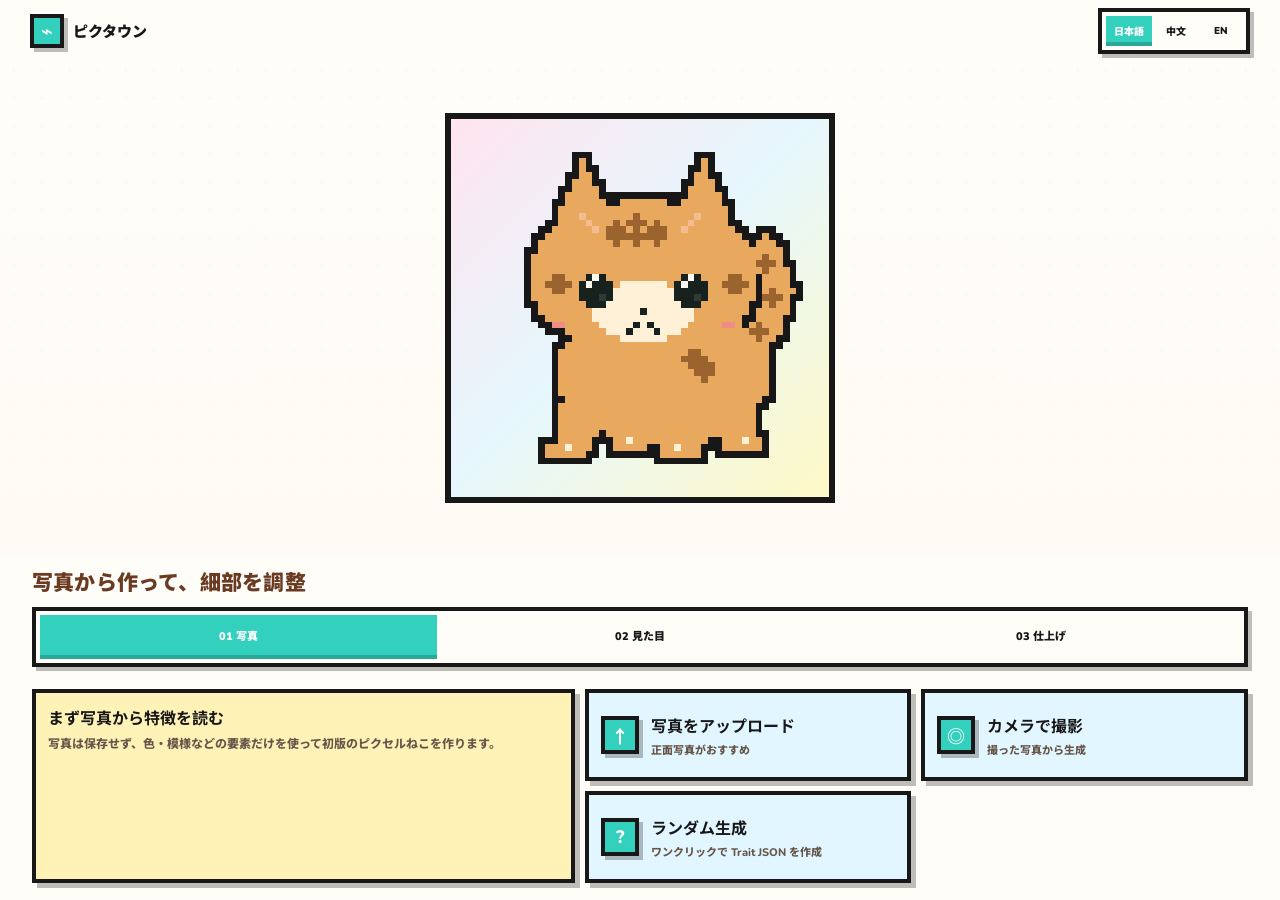
==== index.html @ 7444c225 "Bump walking manga eyes version" ====
<!doctype html>
<html lang="ja">
  <head>
    <meta charset="UTF-8" />
    <meta name="viewport" content="width=device-width, initial-scale=1.0" />
    <meta name="description" content="写真から特徴を読み取り、正方形のピクセルねこ头像を生成します。" />
    <title>ピクタウン</title>
    <link rel="preconnect" href="https://fonts.googleapis.com" />
    <link rel="preconnect" href="https://fonts.gstatic.com" crossorigin />
    <link href="https://fonts.googleapis.com/css2?family=Nunito:wght@400;500;600;700;800;900&family=Noto+Sans+SC:wght@400;500;700&family=Press+Start+2P&display=swap" rel="stylesheet" />
    <link rel="stylesheet" href="./style.css?v=20260609-walking-manga-eyes-v1" />
    <style>
      .game-header {
        grid-template-columns: auto 1fr !important;
        border-bottom: 0 !important;
      }
      .download-btn {
        display: none !important;
      }
      .avatar-preview {
        background: linear-gradient(135deg, rgba(255, 226, 239, .9), rgba(225, 246, 255, .86) 48%, rgba(255, 249, 192, .88)), #fffaf0;
        box-shadow: none !important;
      }
      .hero-stage {
        grid-template-rows: minmax(0, 1fr) !important;
      }
      .preview-arena::before {
        content: none !important;
        display: none !important;
      }
      .wallpaper-frame {
        padding: 0 !important;
      }
      .customizer-top {
        position: static !important;
      }
      .drawer-toggle {
        display: none !important;
      }
      .avatar-preview .background-scene {
        display: none !important;
      }
      .avatar-preview .paper-grain {
        display: none !important;
      }
      .avatar-preview .pose-ring {
        display: none !important;
      }
      .avatar-preview .portrait-card {
        top: 50%;
        width: 100%;
        height: 100%;
        place-items: center;
        transform: translate(-50%, -50%) !important;
        filter: none !important;
      }
      .avatar-preview .avatar-frame {
        width: min(90%, 340px);
        aspect-ratio: 1 / 1;
        border: 0 !important;
        outline: 0 !important;
        overflow: visible;
        background: transparent;
      }
      .avatar-preview .avatar-frame .photo-placeholder svg {
        width: 100%;
        height: 100%;
        transform: translateY(0);
        filter: none !important;
      }
      @media (max-width: 700px) {
        .avatar-preview .avatar-frame {
          width: min(92%, 265px);
        }
        .avatar-preview .avatar-frame .photo-placeholder svg {
          width: 100%;
          height: 100%;
        }
      }
    </style>
  </head>
  <body>
    <main class="game-shell">
      <header class="game-header">
        <a class="brand" href="#" aria-label="ピクタウン"><span class="brand-mark">⌁</span><span data-i18n="brand">ピクタウン</span></a>
        <div class="language-switch" aria-label="Language">
          <button type="button" class="lang-btn is-active" data-lang="ja">日本語</button>
          <button type="button" class="lang-btn" data-lang="zh">中文</button>
          <button type="button" class="lang-btn" data-lang="en">EN</button>
        </div>
      </header>

      <section class="hero-stage" aria-label="Avatar preview">
        <div class="preview-arena">
          <div class="arena-orbit orbit-one"></div>
          <div class="arena-orbit orbit-two"></div>
          <div class="wallpaper-frame">
            <div class="frame-corner corner-a"></div><div class="frame-corner corner-b"></div>
            <div id="wallpaper" class="wallpaper avatar-preview">
              <div id="background-scene" class="background-scene" aria-hidden="true"></div>
              <div class="paper-grain"></div>
              <div id="pose-ring" class="pose-ring" aria-hidden="true"></div>
              <div class="portrait-card">
                <div class="photo-frame avatar-frame">
                  <img id="photo-preview" alt="猫咪照片预览" />
                  <div id="photo-placeholder" class="photo-placeholder" aria-hidden="true"><span class="placeholder-ears">⌃</span><span class="placeholder-face">• ᴗ •</span></div>
                </div>
                <div id="wallpaper-name" class="wallpaper-name">Mochi</div>
                <div class="wallpaper-caption">my tiny roommate</div>
              </div>
            </div>
          </div>
        </div>
      </section>

      <section class="customizer" aria-labelledby="customizer-title">
        <div class="customizer-top">
          <div><h2 id="customizer-title" data-i18n="customize">ねこの見た目をカスタム</h2></div>
          <div class="customizer-actions">
            <nav class="customizer-tabs" aria-label="设置分类">
              <button type="button" class="tab-btn is-active" data-tab="photo" data-i18n="photoStep">01 写真</button>
              <button type="button" class="tab-btn" data-tab="looks" data-i18n="looks">02 見た目</button>
              <button type="button" class="tab-btn" data-tab="profile" data-i18n="profile">03 仕上げ</button>
            </nav>
          </div>
        </div>

        <form id="cat-form">
          <section class="tab-panel is-active" data-panel="photo">
            <div class="flow-card step-card">
              <b data-i18n="analysisTitle">まず写真から特徴を読む</b>
              <p id="analysis-status" data-i18n="analysisIdle">写真は保存せず、色・模様などの要素だけを使って初版のピクセルねこを作ります。</p>
              <div id="feature-tags" class="feature-tags" aria-live="polite"></div>
            </div>
            <div class="capture-grid">
              <label class="upload-box" for="cat-photo"><input id="cat-photo" type="file" accept="image/*" /><span class="upload-icon">↑</span><span><b data-i18n="upload">写真をアップロード</b><small data-i18n="uploadHint">正面写真がおすすめ</small></span></label>
              <label class="upload-box" for="cat-camera"><input id="cat-camera" type="file" accept="image/*" capture="user" /><span class="upload-icon">◎</span><span><b data-i18n="camera">カメラで撮影</b><small data-i18n="cameraHint">撮った写真から生成</small></span></label>
              <button id="random-btn" class="upload-box random-box" type="button"><span class="upload-icon">?</span><span><b data-i18n="randomize">ランダム生成</b><small data-i18n="randomHint">ワンクリックで Trait JSON を作成</small></span></button>
            </div>
          </section>

          <section class="tab-panel" data-panel="looks">
            <div class="control-card trait-card">
              <fieldset><legend data-i18n="fur">毛並み</legend><div class="segmented-control"><label><input type="radio" name="fur" value="short" checked /><span data-i18n="shortFur">短毛</span></label><label><input type="radio" name="fur" value="long" /><span data-i18n="longFur">長毛</span></label></div></fieldset>
            </div>
            <div class="control-card trait-card">
              <fieldset><legend data-i18n="tail">しっぽ</legend><div class="segmented-control"><label><input type="radio" name="tail" value="long" checked /><span data-i18n="longTail">長い</span></label><label><input type="radio" name="tail" value="short" /><span data-i18n="shortTail">短い</span></label></div></fieldset>
            </div>
            <div class="control-card trait-card">
              <fieldset><legend data-i18n="legs">足の長さ</legend><div class="segmented-control"><label><input type="radio" name="legs" value="short" checked /><span data-i18n="shortLegs">短い</span></label><label><input type="radio" name="legs" value="long" /><span data-i18n="longLegs">長い</span></label></div></fieldset>
            </div>
            <div class="control-card trait-card">
              <fieldset><legend data-i18n="pattern">模様</legend><div class="segmented-control"><label><input type="radio" name="pattern" value="stripe" checked /><span data-i18n="stripe">しま模様</span></label><label><input type="radio" name="pattern" value="solid" /><span data-i18n="solid">単色</span></label><label><input type="radio" name="pattern" value="patch" /><span data-i18n="patch">ぶち</span></label></div></fieldset>
            </div>
            <div class="control-card color-card">
              <fieldset><legend data-i18n="mainColor">メインカラー</legend><div class="swatch-row">
                <label title="奶油橘"><input type="radio" name="color" value="#e8a85d" checked /><span style="--swatch:#e8a85d"></span></label><label title="焦糖棕"><input type="radio" name="color" value="#af765c" /><span style="--swatch:#af765c"></span></label><label title="灰蓝"><input type="radio" name="color" value="#8695a5" /><span style="--swatch:#8695a5"></span></label><label title="奶白"><input type="radio" name="color" value="#e5dccb" /><span style="--swatch:#e5dccb"></span></label><label title="墨黑"><input type="radio" name="color" value="#54545b" /><span style="--swatch:#54545b"></span></label>
              </div></fieldset>
            </div>
          </section>

          <section class="tab-panel" data-panel="profile">
            <label class="profile-field"><span><b data-i18n="catName">ねこの名前</b><small data-i18n="catNameHint">头像ファイル名に使います</small></span><input id="cat-name" type="text" value="Mochi" maxlength="18" placeholder="ねこの名前を入力" data-i18n-placeholder="catNamePlaceholder" /></label>
            <div class="download-grid">
              <button id="avatar-btn" class="secondary-btn" type="button"><span data-i18n="avatarDownload">头像を保存</span></button>
            </div>
            <div class="order-card">
              <b data-i18n="orderTitle">3Dプリント实体化</b>
              <p data-i18n="orderHint">気に入ったら、この猫を小さなフィギュアにできます。</p>
              <button id="order-btn" class="order-btn" type="button" data-i18n="orderButton">3Dプリントを相談</button>
              <div id="order-form" class="order-form" hidden>
                <label><span data-i18n="orderSize">サイズ</span><select id="order-size"><option>5cm</option><option>8cm</option><option>12cm</option></select></label>
                <label><span data-i18n="orderContact">連絡先</span><input id="order-contact" type="text" placeholder="メール / SNS" /></label>
                <textarea id="order-note" rows="2" placeholder="希望やメモ"></textarea>
                <button id="order-submit" class="secondary-btn" type="button" data-i18n="orderSubmit">下書きを作成</button>
                <p id="order-result" class="order-result"></p>
              </div>
            </div>
          </section>
        </form>
      </section>
    </main>
    <script src="https://cdn.jsdelivr.net/npm/gsap@3.13.0/dist/gsap.min.js"></script>
    <script src="./app.js?v=20260609-walking-manga-eyes-v1"></script>
  </body>
</html>
---- style.css ----
:root {
  --ink: #181818;
  --shadow: rgba(24, 24, 24, .28);
  --cream: #fffaf0;
  --paper: #fffdf7;
  --panel: #fff4d8;
  --pink: #ffe2ef;
  --blue: #e1f6ff;
  --yellow: #ffd95c;
  --mint: #33d0bd;
  --green: #b9e878;
  --muted: #67574a;
  font-family: Nunito, "Noto Sans SC", system-ui, sans-serif;
}

* { box-sizing: border-box; }
html, body { height: 100%; }
body {
  margin: 0;
  min-width: 320px;
  overflow: hidden;
  color: var(--ink);
  background: var(--cream);
  font-weight: 800;
}
button, input { font: inherit; }
button { cursor: pointer; }
.sr-only {
  position: absolute;
  width: 1px;
  height: 1px;
  overflow: hidden;
  clip: rect(0, 0, 0, 0);
  white-space: nowrap;
}

.game-shell {
  height: 100dvh;
  display: grid;
  grid-template-rows: 62px minmax(42vh, 1fr) auto;
  overflow: hidden;
  background:
    linear-gradient(180deg, rgba(255, 255, 255, .72), rgba(255, 250, 240, .96)),
    radial-gradient(#eadfca 1px, transparent 1px);
  background-size: 100% 100%, 28px 28px;
  transition: grid-template-rows .42s ease;
}

.game-header {
  display: grid;
  grid-template-columns: auto 1fr;
  align-items: center;
  gap: 10px;
  padding: 0 clamp(12px, 3vw, 30px);
  border-bottom: 0;
  background: var(--paper);
  z-index: 5;
}
.brand {
  display: flex;
  align-items: center;
  gap: 9px;
  color: var(--ink);
  font-size: 15px;
  font-weight: 900;
  text-decoration: none;
}
.brand-mark {
  display: grid;
  width: 34px;
  height: 34px;
  place-items: center;
  border: 4px solid var(--ink);
  color: #fff;
  background: var(--mint);
  box-shadow: 4px 4px 0 var(--shadow);
  font-size: 20px;
}

.language-switch {
  justify-self: end;
  display: flex;
  gap: 3px;
  padding: 4px;
  border: 4px solid var(--ink);
  background: var(--paper);
  box-shadow: 4px 4px 0 var(--shadow);
}
.lang-btn,
.tab-btn {
  border: 0;
  color: var(--ink);
  background: transparent;
  font-weight: 900;
}
.lang-btn {
  min-width: 42px;
  padding: 7px 8px;
  font-size: 10px;
}
.lang-btn.is-active,
.tab-btn.is-active {
  color: #fff;
  background: var(--mint);
  box-shadow: inset 0 -4px 0 rgba(0, 0, 0, .2);
}
.hero-stage {
  min-height: 0;
  display: grid;
  grid-template-rows: minmax(0, 1fr);
  padding: 12px clamp(12px, 3vw, 32px) 12px;
}
.stage-heading {
  display: none;
  align-items: center;
  justify-content: center;
}
h1, h2 {
  margin: 0;
  color: #6a3b20;
  font-weight: 900;
  letter-spacing: .01em;
  text-shadow: 2px 2px 0 #fff;
}
h1 {
  font-size: clamp(22px, 3.2vw, 34px);
  line-height: 1.12;
  text-align: center;
}
h2 { font-size: 21px; }

.preview-arena {
  position: relative;
  min-height: 0;
  display: grid;
  place-items: center;
  overflow: hidden;
}
.preview-arena::before {
  display: none;
}
.preview-arena::after,
.arena-orbit,
.frame-corner {
  display: none;
}

.wallpaper-frame {
  position: relative;
  display: grid;
  width: 100%;
  height: 100%;
  place-items: center;
  padding: 0;
}
.wallpaper {
  --grain-color: #cfdbd4;
  position: relative;
  max-height: 100%;
  overflow: hidden;
  border: 6px solid var(--ink);
  background: #fffaf0;
  box-shadow: none;
  image-rendering: pixelated;
  transition: width .35s ease;
}
.wallpaper-mobile {
  width: min(36vh, 320px);
  aspect-ratio: 9 / 16;
}
.avatar-preview {
  width: min(44vh, 390px);
  aspect-ratio: 1 / 1;
  background:
    linear-gradient(135deg, rgba(255, 226, 239, .9), rgba(225, 246, 255, .86) 48%, rgba(255, 249, 192, .88)),
    #fffaf0;
}
.background-scene,
.paper-grain,
.pose-ring {
  position: absolute;
  inset: 0;
}
.background-scene svg {
  display: block;
  width: 100%;
  height: 100%;
  filter: saturate(1.18) contrast(1.04);
}
.avatar-preview .background-scene {
  display: none;
}
.paper-grain {
  opacity: .18;
  background-image: radial-gradient(var(--grain-color) 1px, transparent 1px);
  background-size: 12px 12px;
}
.avatar-preview .paper-grain {
  display: none;
}
.avatar-preview .pose-ring {
  display: none;
}
.pose {
  --size: 23%;
  position: absolute;
  width: var(--size);
  z-index: 2;
  filter: drop-shadow(3px 3px 0 #fff) drop-shadow(5px 5px 0 var(--shadow));
  will-change: transform;
}
.pose svg {
  display: block;
  width: 100%;
  overflow: visible;
  shape-rendering: crispEdges;
}
.pose-0 { top: 14%; left: 8%; transform: rotate(-8deg); }
.pose-1 { top: 14%; right: 7%; transform: rotate(8deg); }
.pose-2 { top: 40%; left: 8%; transform: rotate(-4deg); }
.pose-3 { top: 40%; right: 7%; transform: rotate(7deg); }
.pose-4 { bottom: 14%; left: 8%; transform: rotate(5deg); }
.pose-5 { right: 7%; bottom: 14%; transform: rotate(-7deg); }
.pose-6 { display: none; }

.portrait-card {
  position: absolute;
  top: 51%;
  left: 50%;
  display: grid;
  justify-items: center;
  z-index: 4;
  transform: translate(-50%, -50%) rotate(-4deg);
  filter: drop-shadow(7px 7px 0 #fff) drop-shadow(13px 13px 0 var(--shadow));
}
.avatar-preview .portrait-card {
  top: 50%;
  width: 100%;
  height: 100%;
  place-items: center;
  transform: translate(-50%, -50%);
  filter: none;
}
.photo-frame {
  position: relative;
  width: clamp(150px, 58vw, 246px);
  aspect-ratio: 4 / 5;
  overflow: hidden;
  border: 7px solid #fff;
  outline: 5px solid var(--ink);
  background: #f4ead7;
}
.avatar-frame {
  width: min(90%, 340px);
  aspect-ratio: 1 / 1;
  border: 0;
  outline: 0;
  overflow: visible;
  background: transparent;
}
#photo-preview {
  display: none;
  width: 100%;
  height: 100%;
  object-fit: cover;
  image-rendering: pixelated;
  filter: saturate(1.16) contrast(1.08);
}
.photo-placeholder {
  position: absolute;
  inset: 0;
  display: grid;
  place-items: center;
  color: #5c776d;
  font-size: 14px;
}
.photo-placeholder svg {
  width: 100%;
  height: 100%;
  transform: translateY(0);
  shape-rendering: crispEdges;
}
.avatar-frame .photo-placeholder svg {
  width: 100%;
  height: 100%;
  transform: translateY(0);
  filter: none;
}
.dot-avatar {
  shape-rendering: crispEdges;
}
.placeholder-ears {
  position: absolute;
  top: 19%;
  font-size: 65px;
  letter-spacing: -16px;
  transform: scaleX(1.35);
}
.placeholder-face {
  position: relative;
  font-weight: 900;
  letter-spacing: 4px;
}
.wallpaper-name {
  display: none;
  margin-top: 10px;
  color: #222;
  font-size: clamp(19px, 2.3vw, 34px);
  font-weight: 900;
  letter-spacing: -.04em;
  text-transform: lowercase;
}
.wallpaper-caption {
  display: none;
  color: #60766e;
  font-size: 7px;
  font-weight: 900;
  letter-spacing: .2em;
  text-transform: uppercase;
}

.customizer {
  max-height: calc(55vh - 62px);
  overflow: auto;
  padding: 12px clamp(12px, 3vw, 32px) 17px;
  border-top: 0;
  background: var(--paper);
  box-shadow: none;
  z-index: 4;
}
.customizer::before {
  content: "";
  display: none;
  width: 48px;
  height: 5px;
  margin: 0 auto 11px;
  background: var(--ink);
}
.customizer-top {
  position: static;
  top: 0;
  z-index: 5;
  display: grid;
  grid-template-columns: 1fr auto;
  gap: 10px;
  margin: -12px calc(clamp(12px, 3vw, 32px) * -1) 12px;
  padding: 12px clamp(12px, 3vw, 32px) 10px;
  background: var(--paper);
}
.customizer-actions {
  grid-column: 1 / -1;
  display: block;
  align-items: center;
}
.customizer-tabs {
  display: grid;
  grid-template-columns: repeat(3, minmax(0, 1fr));
  gap: 4px;
  padding: 4px;
  border: 4px solid var(--ink);
  background: var(--paper);
  box-shadow: 4px 4px 0 var(--shadow);
}
.tab-btn {
  min-height: 44px;
  padding: 8px 5px;
  font-size: 11px;
  line-height: 1.15;
}
.tab-panel {
  display: none;
  gap: 10px;
  min-height: 80px;
}
.tab-panel.is-active {
  display: grid;
  grid-template-columns: repeat(5, 1fr);
}
.tab-panel[data-panel="photo"].is-active {
  grid-template-columns: minmax(230px, .9fr) 1.1fr;
}
fieldset {
  min-width: 0;
  margin: 0;
  padding: 0;
  border: 0;
}
.control-card,
.profile-field,
.upload-box,
.background-option {
  min-width: 0;
  padding: 12px;
  border: 4px solid var(--ink);
  background: var(--panel);
  box-shadow: 5px 5px 0 var(--shadow);
}
.control-card:nth-child(1) { background: var(--pink); }
.control-card:nth-child(2) { background: var(--blue); }
.control-card:nth-child(3) { background: #fff2b7; }
.control-card:nth-child(4) { background: #ffe2bd; }
.control-card:nth-child(5) { background: #ddf3b1; }
legend {
  margin-bottom: 8px;
  color: #6a3b20;
  font-size: 14px;
  font-weight: 900;
}
.segmented-control {
  display: flex;
  gap: 5px;
  padding: 4px;
  border: 4px solid var(--ink);
  background: var(--paper);
}
.segmented-control label {
  flex: 1;
}
.segmented-control input,
.swatch-row input,
.background-options input {
  position: absolute;
  opacity: 0;
  pointer-events: none;
}
.segmented-control span {
  display: block;
  min-height: 38px;
  padding: 10px 7px;
  color: var(--muted);
  background: var(--paper);
  font-size: 13px;
  font-weight: 900;
  text-align: center;
}
.segmented-control input:checked + span {
  color: #fff;
  background: var(--mint);
  box-shadow: inset 0 -4px 0 rgba(0, 0, 0, .22);
}
.swatch-row {
  display: flex;
  flex-wrap: wrap;
  gap: 10px;
}
.swatch-row span {
  display: block;
  width: 32px;
  height: 32px;
  border: 4px solid var(--ink);
  background: var(--swatch);
  box-shadow: 3px 3px 0 var(--shadow);
}
.swatch-row input:checked + span {
  outline: 4px solid var(--yellow);
  transform: translate(-1px, -1px);
}
.background-options {
  display: grid;
  grid-template-columns: repeat(3, 1fr);
  gap: 12px;
}
.background-option {
  display: flex;
  min-height: 76px;
  align-items: center;
  gap: 11px;
  background: #fff2b7;
}
.background-icon {
  display: grid;
  width: 42px;
  height: 42px;
  place-items: center;
  border: 4px solid var(--ink);
  color: #fff;
  background: #ff5e63;
  box-shadow: 4px 4px 0 var(--shadow);
  font-size: 25px;
}
.background-option b,
.background-option small {
  display: block;
}
.background-option b {
  color: #6a3b20;
  font-size: 14px;
}
.background-option small {
  margin-top: 3px;
  color: var(--muted);
  font-size: 11px;
}
.background-options input:checked + .background-option {
  background: #fff8d9;
  outline: 5px solid var(--yellow);
}
.tab-panel[data-panel="profile"].is-active {
  grid-template-columns: 1fr 1fr;
  gap: 12px;
}
.profile-field,
.upload-box {
  display: flex;
  min-height: 78px;
  align-items: center;
  gap: 12px;
  background: var(--blue);
}
.profile-field span,
.upload-box span {
  display: grid;
}
.profile-field small,
.upload-box small {
  margin-top: 3px;
  color: var(--muted);
  font-size: 11px;
}
.profile-field input {
  width: min(55%, 250px);
  height: 40px;
  margin-left: auto;
  padding: 0 14px;
  border: 4px solid var(--ink);
  outline: none;
  color: var(--ink);
  background: var(--paper);
  box-shadow: 4px 4px 0 var(--shadow);
}
.upload-box {
  cursor: pointer;
}
.random-box {
  width: 100%;
  border-radius: 0;
  color: inherit;
  text-align: left;
}
.upload-box input {
  display: none;
}
.upload-icon {
  display: grid !important;
  width: 38px;
  height: 38px;
  place-items: center;
  border: 4px solid var(--ink);
  color: #fff;
  background: var(--mint);
  box-shadow: 4px 4px 0 var(--shadow);
  font-size: 18px;
}
.capture-grid,
.download-grid {
  display: grid;
  grid-template-columns: 1fr 1fr;
  gap: 10px;
}
.tab-panel[data-panel="photo"] .capture-grid {
  align-content: stretch;
}
.tab-panel[data-panel="photo"] .upload-box {
  min-height: 92px;
}
.step-card {
  background: #fff2b7;
}
.flow-card,
.order-card {
  min-width: 0;
  padding: 12px;
  border: 4px solid var(--ink);
  background: #fff2b7;
  box-shadow: 5px 5px 0 var(--shadow);
}
.flow-card p,
.order-card p,
.order-result {
  margin: 6px 0 0;
  color: var(--muted);
  font-size: 12px;
  line-height: 1.45;
}
.feature-tags {
  display: flex;
  flex-wrap: wrap;
  gap: 6px;
  margin-top: 8px;
}
.feature-tags span {
  display: inline-flex;
  align-items: center;
  min-height: 26px;
  padding: 4px 8px;
  border: 3px solid var(--ink);
  background: var(--paper);
  box-shadow: 2px 2px 0 var(--shadow);
  font-size: 11px;
  font-weight: 900;
}
.secondary-btn,
.order-btn {
  min-height: 46px;
  border: 4px solid var(--ink);
  color: var(--ink);
  background: var(--paper);
  box-shadow: 4px 4px 0 var(--shadow);
  font-weight: 900;
}
.order-btn {
  width: 100%;
  margin-top: 10px;
  color: #fff;
  background: var(--mint);
}
.order-form {
  display: grid;
  gap: 8px;
  margin-top: 10px;
}
.order-form label {
  display: grid;
  gap: 5px;
  color: #6a3b20;
  font-size: 12px;
  font-weight: 900;
}
.order-form input,
.order-form select,
.order-form textarea {
  width: 100%;
  border: 3px solid var(--ink);
  padding: 8px;
  color: var(--ink);
  background: var(--paper);
  box-shadow: 3px 3px 0 var(--shadow);
  font: inherit;
}

@media (max-width: 700px) {
  html,
  body {
    height: 100svh;
  }

  .game-shell {
    height: 100svh;
    grid-template-rows: 52px minmax(238px, 36svh) minmax(0, 1fr);
  }
  .game-header {
    grid-template-columns: auto 1fr;
    gap: 8px;
    padding: 0 10px;
  }
  .brand {
    gap: 7px;
    font-size: 13px;
  }
  .brand-mark {
    width: 30px;
    height: 30px;
    font-size: 18px;
    box-shadow: 3px 3px 0 var(--shadow);
  }
  .language-switch {
    padding: 3px;
    border-width: 3px;
    box-shadow: 3px 3px 0 var(--shadow);
  }
  .lang-btn {
    min-width: 30px;
    padding: 5px 5px;
    font-size: 9px;
  }
  .hero-stage {
    padding: 9px 10px;
  }
  h1 {
    max-width: 260px;
    font-size: 16px;
  }
  .preview-arena::before {
    display: none;
  }
  .wallpaper-frame {
    padding: 0;
  }
  .wallpaper {
    border-width: 4px;
    box-shadow: none;
  }
  .wallpaper-mobile {
    width: min(31svh, 238px);
  }
  .avatar-preview {
    width: min(34svh, 286px);
  }
  .pose {
    --size: 22%;
  }
  .photo-frame {
    width: clamp(118px, 43vw, 184px);
    border-width: 5px;
    outline-width: 4px;
  }
  .avatar-frame {
    width: min(92%, 265px);
  }
  .portrait-card {
    filter: drop-shadow(5px 5px 0 #fff) drop-shadow(9px 9px 0 var(--shadow));
  }
  .avatar-preview .portrait-card {
    filter: none;
  }
  .avatar-frame .photo-placeholder svg {
    width: 100%;
    height: 100%;
  }
  .customizer {
    min-height: 0;
    max-height: none;
    overflow-y: auto;
    overscroll-behavior: contain;
    -webkit-overflow-scrolling: touch;
    padding: 10px 10px calc(118px + env(safe-area-inset-bottom, 0px));
    border-top-width: 0;
    box-shadow: none;
  }
  .customizer-top {
    margin: -10px -10px 12px;
    padding: 10px 10px 10px;
  }
  .customizer-top > div:first-child {
    display: none;
  }
  .customizer-actions {
    display: block;
  }
  .customizer-tabs {
    border-width: 3px;
    box-shadow: 3px 3px 0 var(--shadow);
  }
  .tab-btn {
    min-height: 44px;
    padding: 8px 4px;
    font-size: 10px;
    white-space: normal;
  }
  .tab-panel.is-active {
    grid-template-columns: 1fr;
    gap: 9px;
    min-height: 0;
  }
  .tab-panel[data-panel="photo"].is-active {
    grid-template-columns: 1fr;
  }
  .control-card,
  .profile-field,
  .upload-box,
  .background-option {
    border-width: 3px;
    box-shadow: 4px 4px 0 var(--shadow);
  }
  .control-card {
    padding: 12px;
  }
  .segmented-control {
    border-width: 3px;
  }
  .segmented-control span {
    min-height: 40px;
    padding: 11px 6px;
    font-size: 12px;
  }
  .swatch-row {
    gap: 12px;
  }
  .swatch-row span {
    width: 32px;
    height: 32px;
    border-width: 3px;
  }
  .background-options {
    grid-template-columns: 1fr;
    gap: 9px;
  }
  .background-option {
    min-height: 61px;
    padding: 9px 10px;
  }
  .background-icon {
    width: 40px;
    height: 40px;
    border-width: 3px;
    font-size: 22px;
  }
  .tab-panel[data-panel="profile"].is-active {
    grid-template-columns: 1fr;
    gap: 9px;
  }
  .capture-grid,
  .download-grid {
    grid-template-columns: 1fr;
    gap: 9px;
  }
  .flow-card,
  .order-card {
    border-width: 3px;
    box-shadow: 4px 4px 0 var(--shadow);
  }
  .secondary-btn,
  .order-btn {
    border-width: 3px;
    box-shadow: 3px 3px 0 var(--shadow);
  }
  .profile-field,
  .upload-box {
    min-height: 68px;
    padding: 10px;
  }
  .profile-field input {
    width: 48%;
    min-height: 44px;
    border-width: 3px;
  }
  .upload-icon {
    width: 42px !important;
    height: 42px !important;
    border-width: 3px;
  }
}
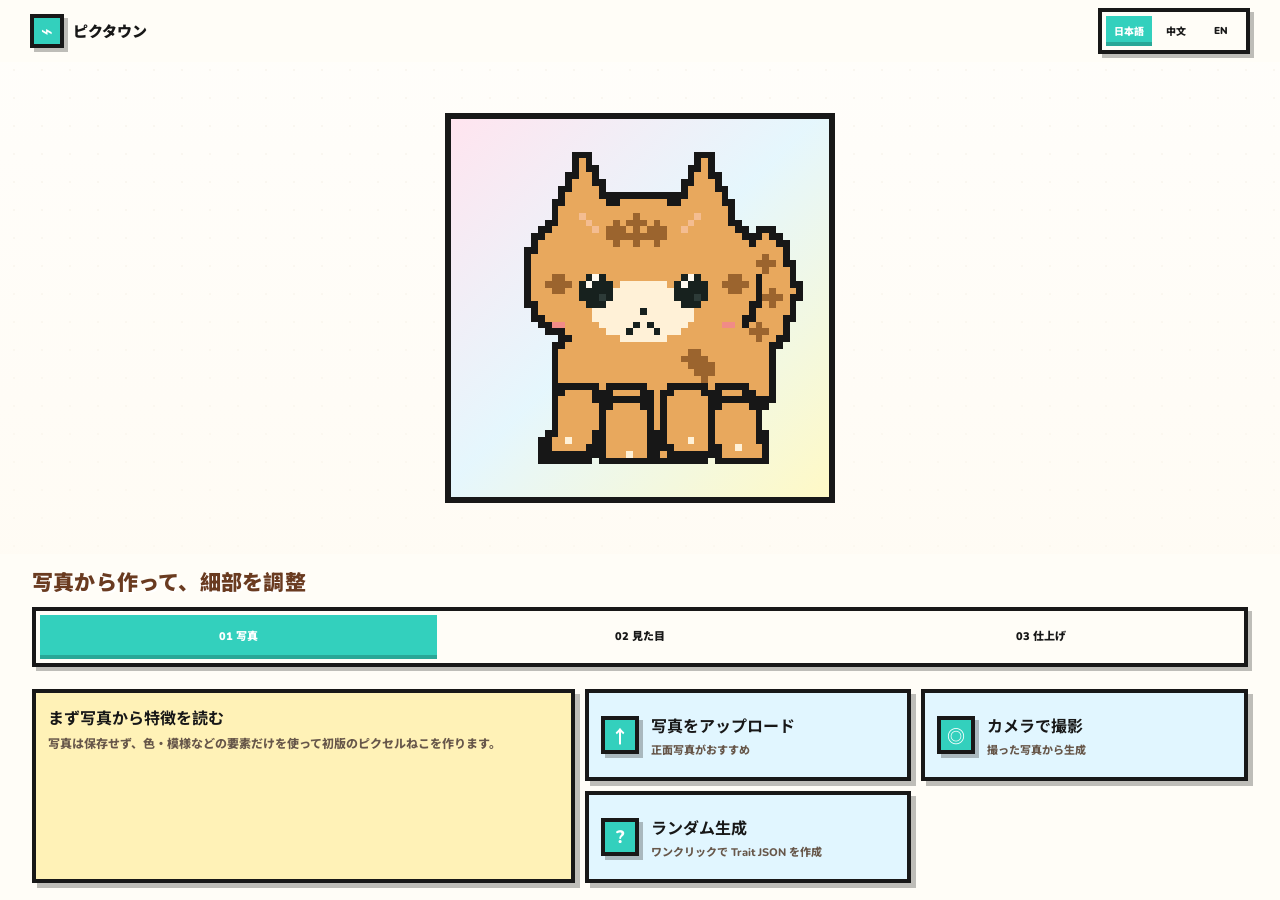
==== commit 0a15e757: "Bump animated walk version" ====
--- a/index.html
+++ b/index.html
@@ -8,7 +8,7 @@
     <link rel="preconnect" href="https://fonts.googleapis.com" />
     <link rel="preconnect" href="https://fonts.gstatic.com" crossorigin />
     <link href="https://fonts.googleapis.com/css2?family=Nunito:wght@400;500;600;700;800;900&family=Noto+Sans+SC:wght@400;500;700&family=Press+Start+2P&display=swap" rel="stylesheet" />
-    <link rel="stylesheet" href="./style.css?v=20260609-walking-manga-eyes-v1" />
+    <link rel="stylesheet" href="./style.css?v=20260609-animated-walk-v1" />
     <style>
       .game-header {
         grid-template-columns: auto 1fr !important;
@@ -181,6 +181,6 @@
       </section>
     </main>
     <script src="https://cdn.jsdelivr.net/npm/gsap@3.13.0/dist/gsap.min.js"></script>
-    <script src="./app.js?v=20260609-walking-manga-eyes-v1"></script>
+    <script src="./app.js?v=20260609-animated-walk-v1"></script>
   </body>
 </html>
--- a/style.css
+++ b/style.css
@@ -289,6 +289,24 @@
 .dot-avatar {
   shape-rendering: crispEdges;
 }
+.walk-frame {
+  animation: walk-step-a .56s steps(1, end) infinite;
+}
+.walk-frame-b {
+  animation-name: walk-step-b;
+}
+@keyframes walk-step-a {
+  0%, 49.99% { opacity: 1; }
+  50%, 100% { opacity: 0; }
+}
+@keyframes walk-step-b {
+  0%, 49.99% { opacity: 0; }
+  50%, 100% { opacity: 1; }
+}
+@media (prefers-reduced-motion: reduce) {
+  .walk-frame { animation: none; }
+  .walk-frame-b { opacity: 0; }
+}
 .placeholder-ears {
   position: absolute;
   top: 19%;
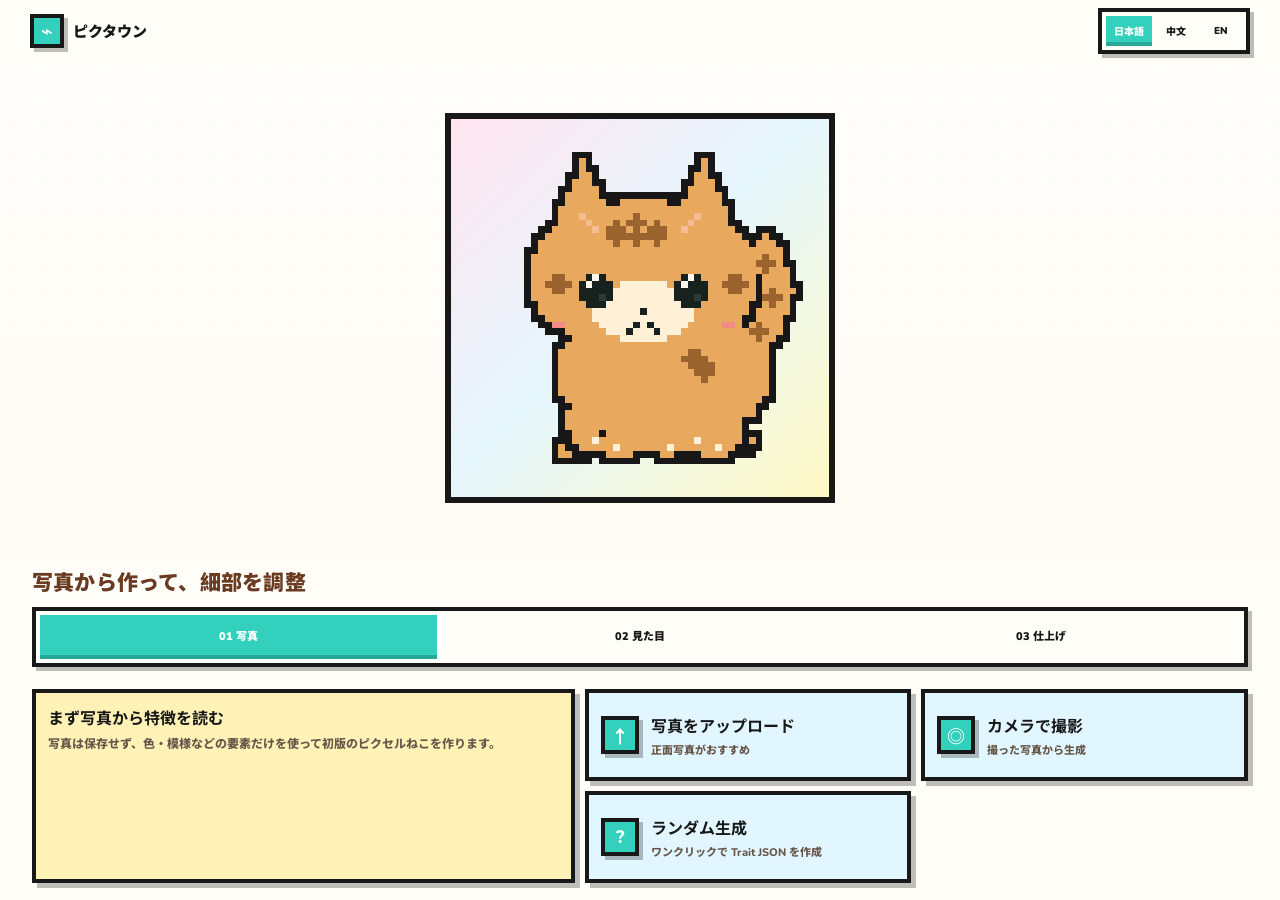
==== commit a1bb2144: "Bump natural walk version" ====
--- a/index.html
+++ b/index.html
@@ -8,7 +8,7 @@
     <link rel="preconnect" href="https://fonts.googleapis.com" />
     <link rel="preconnect" href="https://fonts.gstatic.com" crossorigin />
     <link href="https://fonts.googleapis.com/css2?family=Nunito:wght@400;500;600;700;800;900&family=Noto+Sans+SC:wght@400;500;700&family=Press+Start+2P&display=swap" rel="stylesheet" />
-    <link rel="stylesheet" href="./style.css?v=20260609-animated-walk-v1" />
+    <link rel="stylesheet" href="./style.css?v=20260609-natural-walk-v1" />
     <style>
       .game-header {
         grid-template-columns: auto 1fr !important;
@@ -181,6 +181,6 @@
       </section>
     </main>
     <script src="https://cdn.jsdelivr.net/npm/gsap@3.13.0/dist/gsap.min.js"></script>
-    <script src="./app.js?v=20260609-animated-walk-v1"></script>
+    <script src="./app.js?v=20260609-natural-walk-v1"></script>
   </body>
 </html>
--- a/style.css
+++ b/style.css
@@ -290,7 +290,7 @@
   shape-rendering: crispEdges;
 }
 .walk-frame {
-  animation: walk-step-a .56s steps(1, end) infinite;
+  animation: walk-step-a .72s steps(1, end) infinite;
 }
 .walk-frame-b {
   animation-name: walk-step-b;
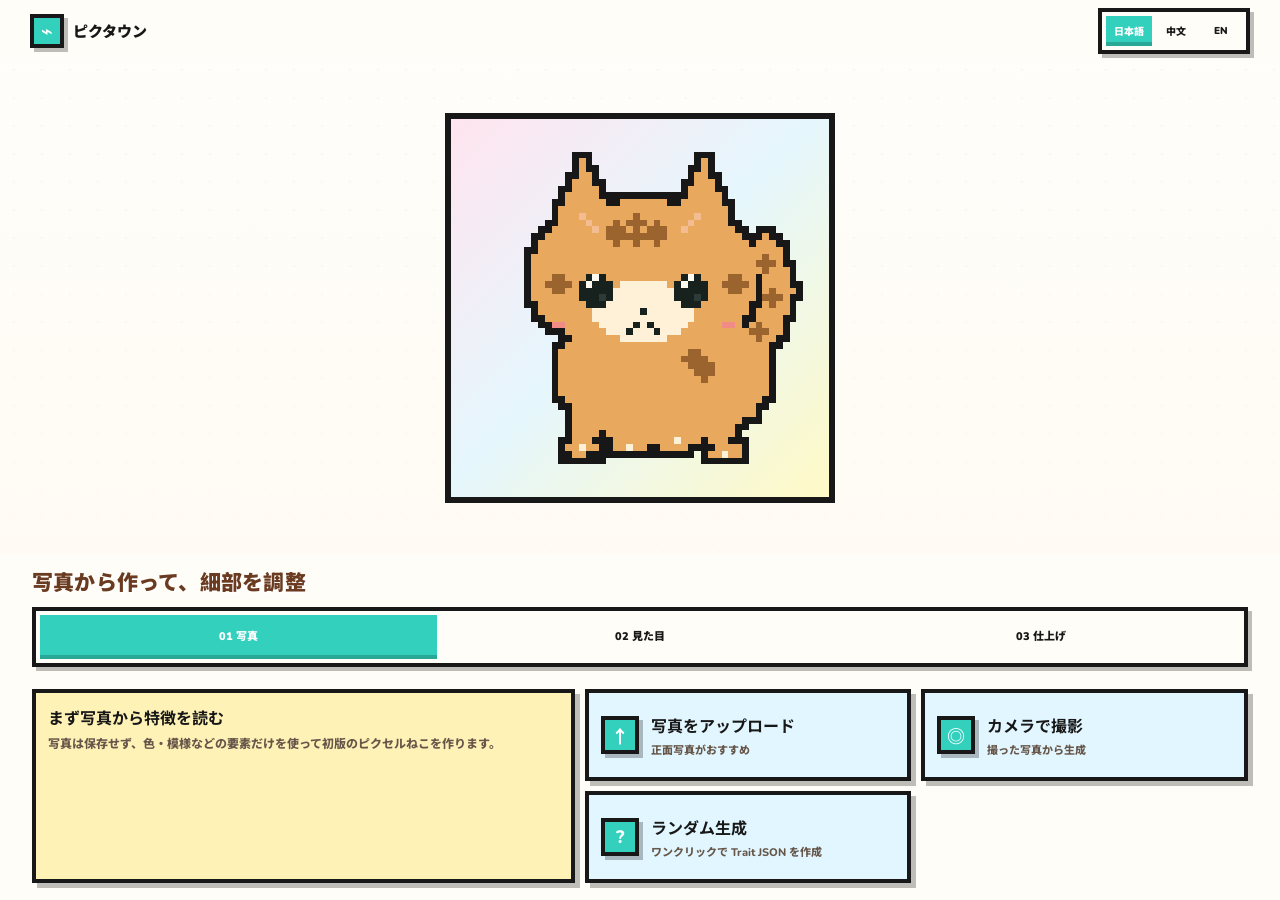
==== commit 83f875bc: "Bump game walk version" ====
--- a/index.html
+++ b/index.html
@@ -8,7 +8,7 @@
     <link rel="preconnect" href="https://fonts.googleapis.com" />
     <link rel="preconnect" href="https://fonts.gstatic.com" crossorigin />
     <link href="https://fonts.googleapis.com/css2?family=Nunito:wght@400;500;600;700;800;900&family=Noto+Sans+SC:wght@400;500;700&family=Press+Start+2P&display=swap" rel="stylesheet" />
-    <link rel="stylesheet" href="./style.css?v=20260609-natural-walk-v1" />
+    <link rel="stylesheet" href="./style.css?v=20260609-game-walk-v1" />
     <style>
       .game-header {
         grid-template-columns: auto 1fr !important;
@@ -181,6 +181,6 @@
       </section>
     </main>
     <script src="https://cdn.jsdelivr.net/npm/gsap@3.13.0/dist/gsap.min.js"></script>
-    <script src="./app.js?v=20260609-natural-walk-v1"></script>
+    <script src="./app.js?v=20260609-game-walk-v1"></script>
   </body>
 </html>
--- a/style.css
+++ b/style.css
@@ -289,23 +289,47 @@
 .dot-avatar {
   shape-rendering: crispEdges;
 }
+.cat-body {
+  animation: cat-body-bob .96s steps(1, end) infinite;
+}
 .walk-frame {
-  animation: walk-step-a .72s steps(1, end) infinite;
+  animation: walk-step-a .96s steps(1, end) infinite;
 }
 .walk-frame-b {
   animation-name: walk-step-b;
 }
+.walk-frame-c {
+  animation-name: walk-step-c;
+}
+.walk-frame-d {
+  animation-name: walk-step-d;
+}
+@keyframes cat-body-bob {
+  0%, 49.99%, 100% { transform: translateY(0); }
+  25%, 74.99% { transform: translateY(-1px); }
+}
 @keyframes walk-step-a {
-  0%, 49.99% { opacity: 1; }
-  50%, 100% { opacity: 0; }
+  0%, 24.99% { opacity: 1; }
+  25%, 100% { opacity: 0; }
 }
 @keyframes walk-step-b {
-  0%, 49.99% { opacity: 0; }
-  50%, 100% { opacity: 1; }
+  0%, 24.99%, 50%, 100% { opacity: 0; }
+  25%, 49.99% { opacity: 1; }
+}
+@keyframes walk-step-c {
+  0%, 49.99%, 75%, 100% { opacity: 0; }
+  50%, 74.99% { opacity: 1; }
+}
+@keyframes walk-step-d {
+  0%, 74.99% { opacity: 0; }
+  75%, 100% { opacity: 1; }
 }
 @media (prefers-reduced-motion: reduce) {
+  .cat-body,
   .walk-frame { animation: none; }
-  .walk-frame-b { opacity: 0; }
+  .walk-frame-b,
+  .walk-frame-c,
+  .walk-frame-d { opacity: 0; }
 }
 .placeholder-ears {
   position: absolute;
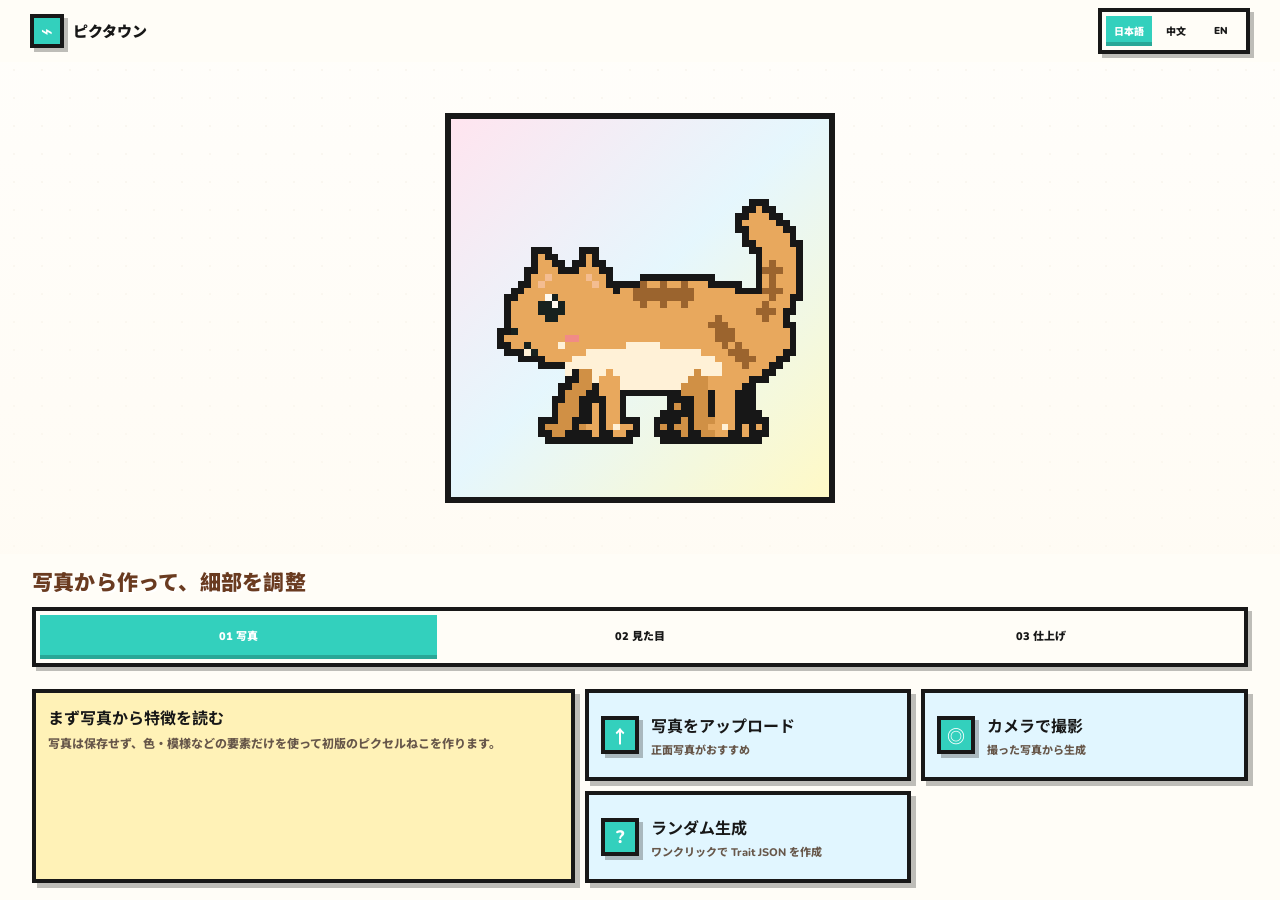
==== commit 1520e569: "Bump side walk version" ====
--- a/index.html
+++ b/index.html
@@ -8,7 +8,7 @@
     <link rel="preconnect" href="https://fonts.googleapis.com" />
     <link rel="preconnect" href="https://fonts.gstatic.com" crossorigin />
     <link href="https://fonts.googleapis.com/css2?family=Nunito:wght@400;500;600;700;800;900&family=Noto+Sans+SC:wght@400;500;700&family=Press+Start+2P&display=swap" rel="stylesheet" />
-    <link rel="stylesheet" href="./style.css?v=20260609-game-walk-v1" />
+    <link rel="stylesheet" href="./style.css?v=20260609-side-walk-v1" />
     <style>
       .game-header {
         grid-template-columns: auto 1fr !important;
@@ -181,6 +181,6 @@
       </section>
     </main>
     <script src="https://cdn.jsdelivr.net/npm/gsap@3.13.0/dist/gsap.min.js"></script>
-    <script src="./app.js?v=20260609-game-walk-v1"></script>
+    <script src="./app.js?v=20260609-side-walk-v1"></script>
   </body>
 </html>
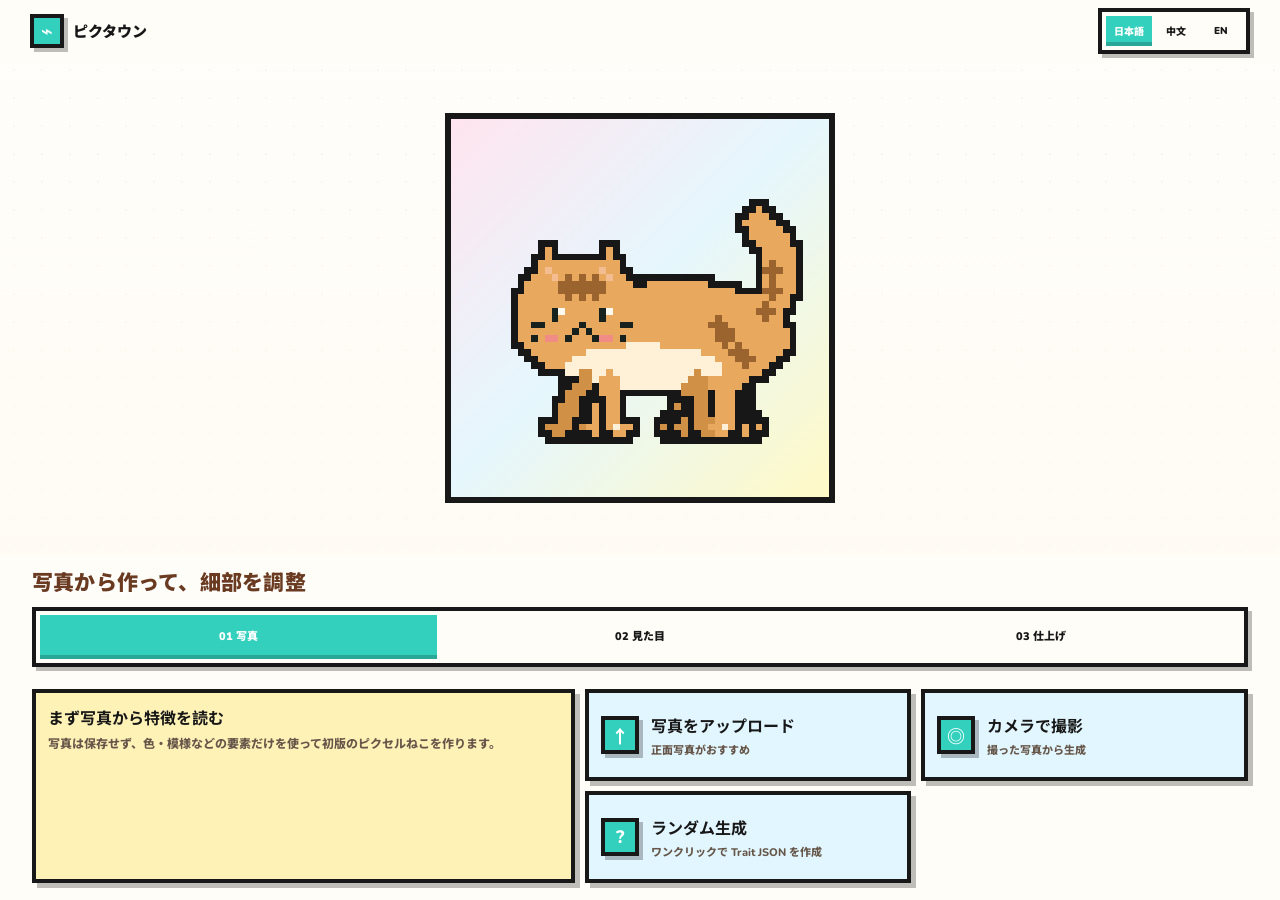
==== commit c95dbbb0: "Bump front face walk version" ====
--- a/index.html
+++ b/index.html
@@ -8,7 +8,7 @@
     <link rel="preconnect" href="https://fonts.googleapis.com" />
     <link rel="preconnect" href="https://fonts.gstatic.com" crossorigin />
     <link href="https://fonts.googleapis.com/css2?family=Nunito:wght@400;500;600;700;800;900&family=Noto+Sans+SC:wght@400;500;700&family=Press+Start+2P&display=swap" rel="stylesheet" />
-    <link rel="stylesheet" href="./style.css?v=20260609-side-walk-v1" />
+    <link rel="stylesheet" href="./style.css?v=20260609-front-face-walk-v1" />
     <style>
       .game-header {
         grid-template-columns: auto 1fr !important;
@@ -181,6 +181,6 @@
       </section>
     </main>
     <script src="https://cdn.jsdelivr.net/npm/gsap@3.13.0/dist/gsap.min.js"></script>
-    <script src="./app.js?v=20260609-side-walk-v1"></script>
+    <script src="./app.js?v=20260609-front-face-walk-v1"></script>
   </body>
 </html>
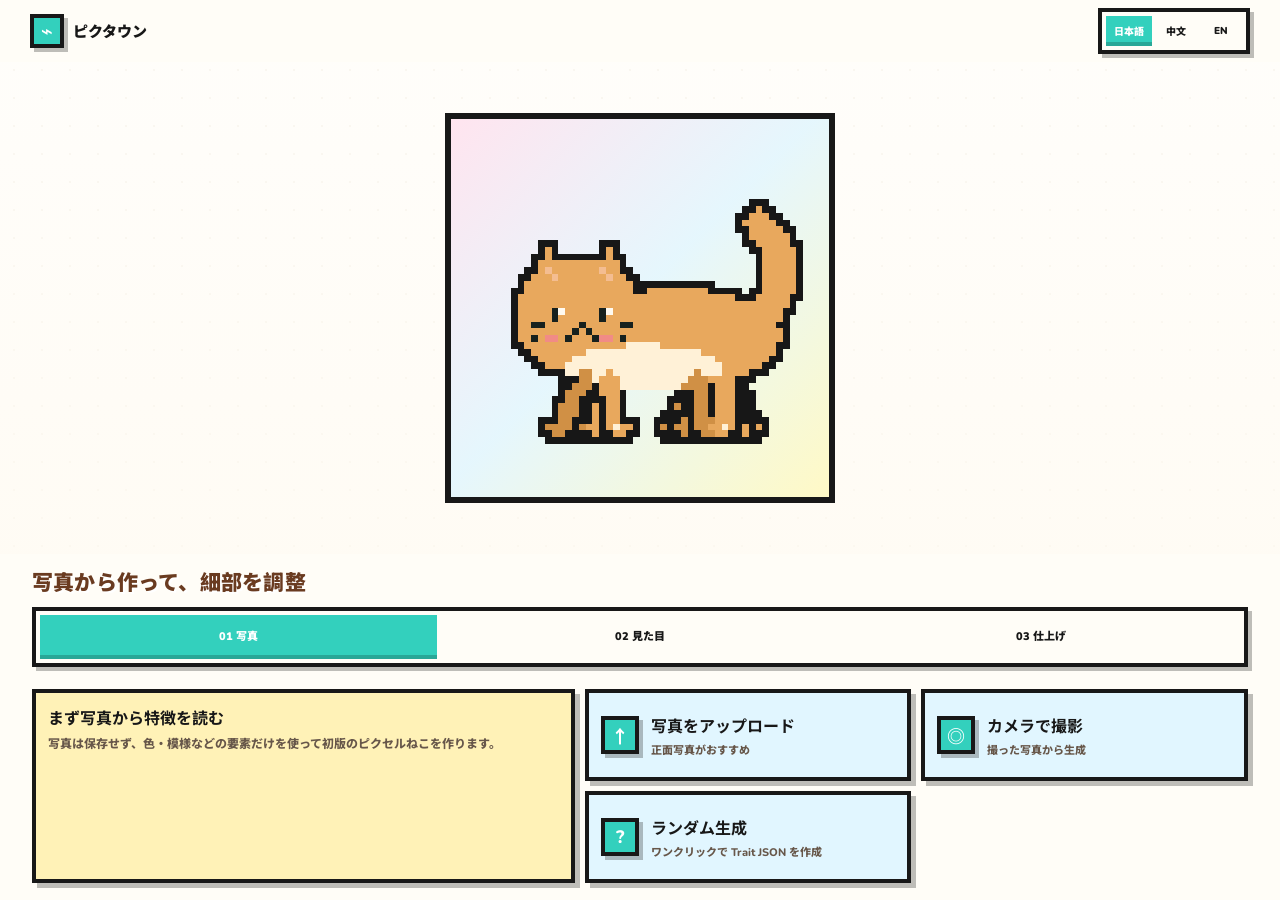
==== commit 6ef24621: "Load maker parts overlay" ====
--- a/index.html
+++ b/index.html
@@ -8,7 +8,7 @@
     <link rel="preconnect" href="https://fonts.googleapis.com" />
     <link rel="preconnect" href="https://fonts.gstatic.com" crossorigin />
     <link href="https://fonts.googleapis.com/css2?family=Nunito:wght@400;500;600;700;800;900&family=Noto+Sans+SC:wght@400;500;700&family=Press+Start+2P&display=swap" rel="stylesheet" />
-    <link rel="stylesheet" href="./style.css?v=20260609-front-face-walk-v1" />
+    <link rel="stylesheet" href="./style.css?v=20260610-maker-parts" />
     <style>
       .game-header {
         grid-template-columns: auto 1fr !important;
@@ -181,6 +181,7 @@
       </section>
     </main>
     <script src="https://cdn.jsdelivr.net/npm/gsap@3.13.0/dist/gsap.min.js"></script>
-    <script src="./app.js?v=20260609-front-face-walk-v1"></script>
+    <script src="./app.js?v=20260610-maker-parts"></script>
+    <script src="./maker-parts.js?v=20260610-maker-parts"></script>
   </body>
 </html>
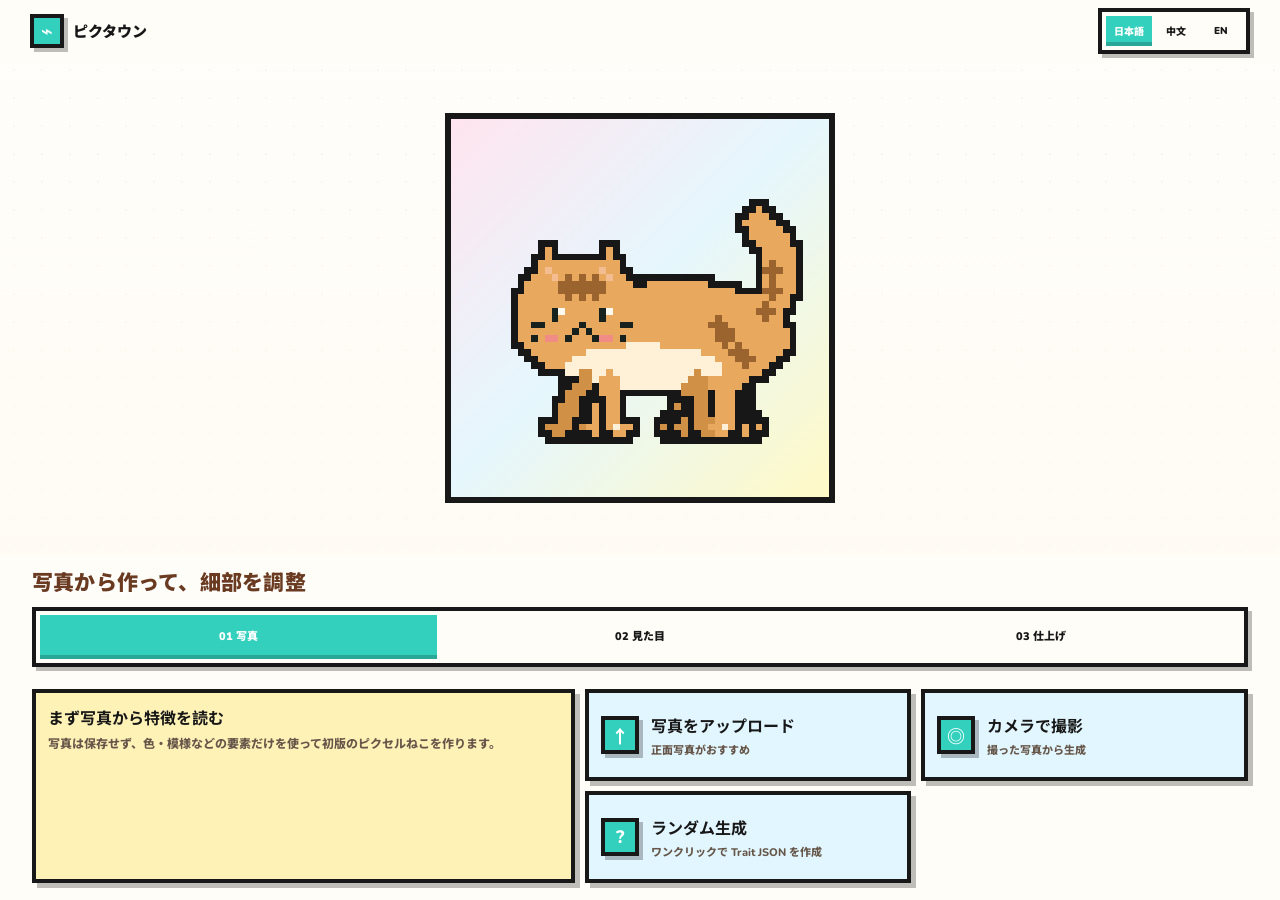
==== commit 7dc91eb3: "Fix avatar generation script loading" ====
--- a/index.html
+++ b/index.html
@@ -181,7 +181,7 @@
       </section>
     </main>
     <script src="https://cdn.jsdelivr.net/npm/gsap@3.13.0/dist/gsap.min.js"></script>
-    <script src="./app.js?v=20260610-maker-parts"></script>
-    <script src="./maker-parts.js?v=20260610-maker-parts"></script>
+    <script src="./app.js?v=20260614-generate-fix"></script>
+    <script src="./generate-fix.js?v=20260614-generate-fix"></script>
   </body>
 </html>
